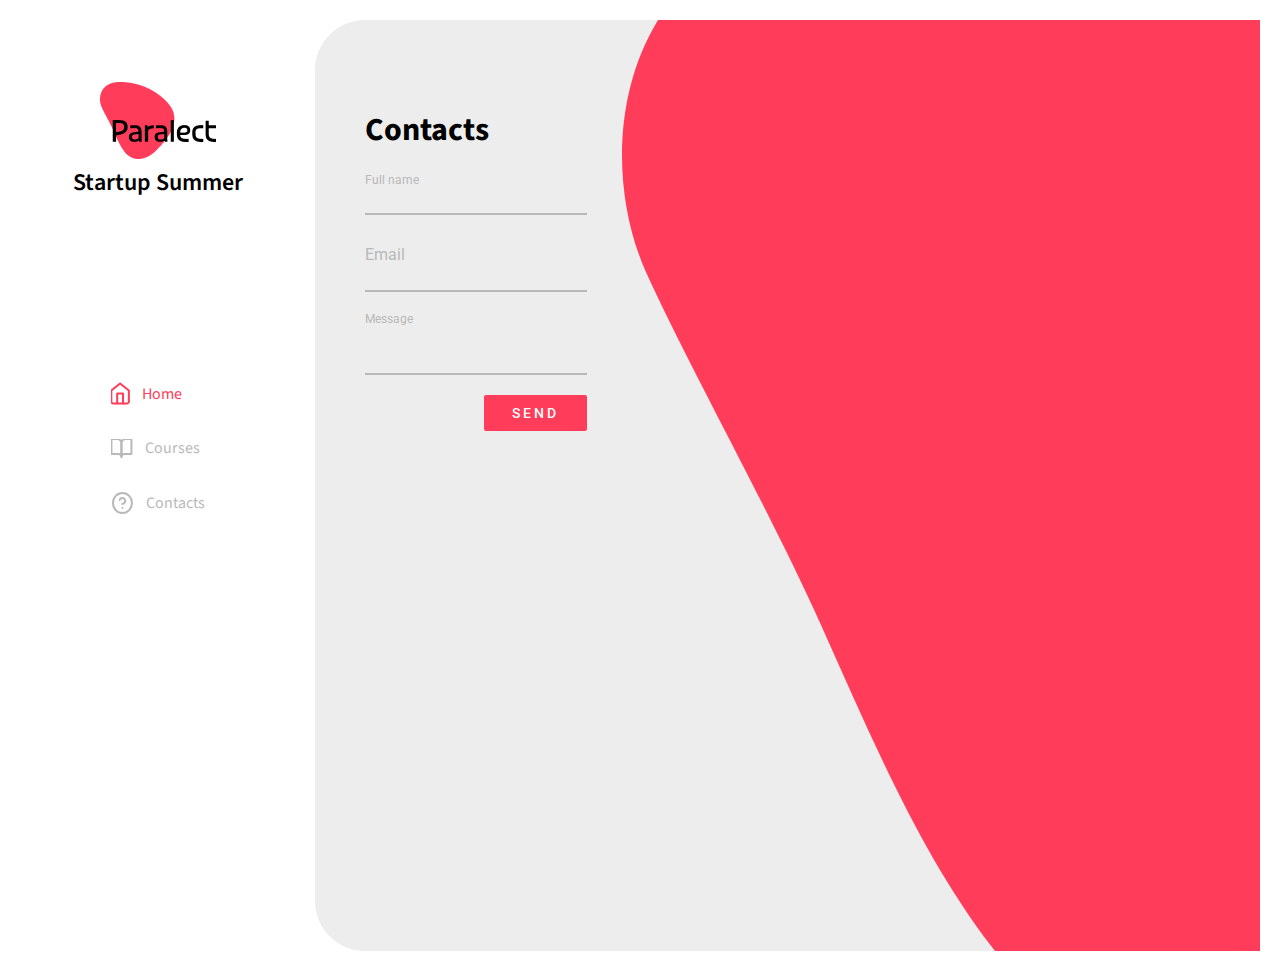
==== page_home/index.html @ 0a65a6d8 "layout" ====
<!DOCTYPE html>
<html lang="en">

<head>
    <meta charset="UTF-8">
    <meta http-equiv="X-UA-Compatible" content="IE=edge">
    <meta name="viewport" content="width=device-width, initial-scale=1.0">
    <link rel="stylesheet" href="./main.css">
    <link rel="preconnect" href="https://fonts.googleapis.com">
    <link rel="preconnect" href="https://fonts.gstatic.com" crossorigin>
    <link rel="preconnect" href="https://fonts.googleapis.com">
    <link rel="preconnect" href="https://fonts.gstatic.com" crossorigin>
    <link href="https://fonts.googleapis.com/css2?family=Roboto:wght@400;500&family=Source+Sans+Pro:wght@400;600&display=swap" rel="stylesheet"> 
    <title>Document</title>
</head>

<body>

    <main class="main">
        <div class="container">
            <div class="header__item">
                <div class="header__logo">
                    <img src="../utils/Frame.png" alt="logo">
                    <p>
                        Startup Summer
                    </p>
                </div>

                <ul class="nav" id="nav">
                    <li>
                        <a class="nav__link active" href="#">
                            <svg class="nav_svg" width="19" height="23" viewBox="0 0 19 23" fill="none"
                                xmlns="http://www.w3.org/2000/svg">
                                <path
                                    d="M0.328491 8.5L9.10349 1.5L17.8785 8.5V19.5C17.8785 20.0304 17.673 20.5391 17.3073 20.9142C16.9417 21.2893 16.4457 21.5 15.9285 21.5H2.27849C1.76132 21.5 1.26533 21.2893 0.899633 20.9142C0.533937 20.5391 0.328491 20.0304 0.328491 19.5V8.5Z"
                                    stroke-width="2" stroke-linecap="round" stroke-linejoin="round" />
                                <path d="M6.17847 21.5V11.5H12.0285V21.5" stroke-width="2" stroke-linecap="round"
                                    stroke-linejoin="round" />
                            </svg>

                            Home
                        </a>
                    </li>

                    <li>
                        <a class="nav__link " href="#">
                            <svg class="nav_svg" width="22" height="19" viewBox="0 0 22 19" fill="none"
                                xmlns="http://www.w3.org/2000/svg">
                                <path
                                    d="M0.439209 0H6.43921C7.50007 0 8.51749 0.421427 9.26764 1.17157C10.0178 1.92172 10.4392 2.93913 10.4392 4V18C10.4392 17.2044 10.1231 16.4413 9.56053 15.8787C8.99792 15.3161 8.23486 15 7.43921 15H0.439209V0Z"
                                    stroke-width="2" stroke-linecap="round" stroke-linejoin="round" />
                                <path
                                    d="M20.4392 0H14.4392C13.3783 0 12.3609 0.421427 11.6108 1.17157C10.8606 1.92172 10.4392 2.93913 10.4392 4V18C10.4392 17.2044 10.7553 16.4413 11.3179 15.8787C11.8805 15.3161 12.6436 15 13.4392 15H20.4392V0Z"
                                    stroke-width="2" stroke-linecap="round" stroke-linejoin="round" />
                            </svg>
                            Courses
                        </a>
                    </li>

                    <li>
                        <a class="nav__link" href="#">
                            <svg class="nav_svg" width="23" height="24" viewBox="0 0 23 24" fill="none"
                                xmlns="http://www.w3.org/2000/svg">
                                <path
                                    d="M11.4393 22C16.704 22 20.972 17.5228 20.972 12C20.972 6.47715 16.704 2 11.4393 2C6.17449 2 1.90656 6.47715 1.90656 12C1.90656 17.5228 6.17449 22 11.4393 22Z"
                                    stroke-width="2" stroke-linecap="round" stroke-linejoin="round" />
                                <path
                                    d="M8.66522 9C8.88934 8.33167 9.3317 7.76811 9.91396 7.40913C10.4962 7.05016 11.1808 6.91894 11.8465 7.03871C12.5121 7.15849 13.1159 7.52153 13.5508 8.06353C13.9857 8.60553 14.2238 9.29152 14.2228 10C14.2228 12 11.363 13 11.363 13"
                                    stroke-width="2" stroke-linecap="round" stroke-linejoin="round" />
                                <path d="M11.4393 17H11.4493" stroke-width="2" stroke-linecap="round"
                                    stroke-linejoin="round" />
                            </svg>
                            Contacts
                        </a>
                    </li>
                </ul>

            </div>
            <!-- <div class="main__item">
                <div class="main__head">
                    <h1>Hello Startup Summer!</h1>
                    <p> This is your task. <br>
                        Please transform this template into HTML and CSS </p>
                </div>
                <div class="main__inner">
                    <p class="main__inner-title">Horizontal row using <span>Float</span> </p>
                    <div class="main__block float">
                        
                        <a class="main__block-item__float" href="#">                           
                        </a>
                        <a class="main__block-item__float" href="#">                           
                        </a>
                        <a class="main__block-item__float" href="#">                           
                        </a>
                        <a class="main__block-item__float" href="#">                           
                        </a>

                    </div>
                </div>
                <div class="main__inner">
                    <p class="main__inner-title">Horizontal row using <span>Flexbox</span> </p>
                    <div class="main__block flex">
                        <a class="main__block-item__flex" href="#">                           
                        </a>
                        <a class="main__block-item__flex" href="#">                           
                        </a>
                        <a class="main__block-item__flex" href="#">                           
                        </a>
                        <a class="main__block-item__flex" href="#">                           
                        </a>
                        
                    </div>
                </div>
                <div class="main__inner">
                    <p class="main__inner-title">Horizontal row using <span>Grid layout</span> </p>
                    <div class="main__block grid">
                        <a class="main__block-item__grid" href="#">                           
                        </a>
                        <a class="main__block-item__grid" href="#">                           
                        </a>
                        <a class="main__block-item__grid" href="#">                           
                        </a>
                        <a class="main__block-item__grid" href="#">                           
                        </a>
                    </div>
                </div>
            </div> -->

            <!-- <div class="courses">
                    <h2>Courses</h2>
                    <div class="courses__wrapper">
                        <div class="courses__items">
                            <a class="courses__link" href="#">
                                <svg class="courses__img active" width="175" height="133" viewBox="0 0 175 133" fill="none" xmlns="http://www.w3.org/2000/svg">
                                    <path d="M63.5341 -84.8303C121.739 -81.7185 162.426 -56.5407 189.268 -27.9681C216.11 0.604439 220.913 35.9665 179.379 86.605C163.839 103.013 142.93 133 107.046 133C93.4842 133 79.3568 125.362 69.7502 113.197C56.4705 95.9406 47.1464 73.8746 37.5398 52.3745C27.9332 30.8744 12.1105 2.58471 4.48171 -14.3891C-6.82019 -39.8498 -0.0390499 -88.2251 63.5341 -84.8303Z" />
                                </svg>
                                <p>Git</p>
                            </a>
                            <a class="courses__link" href="#">
                                <svg class="courses__img"  width="175" height="133" viewBox="0 0 175 133" fill="none" xmlns="http://www.w3.org/2000/svg">
                                    <path d="M63.5341 -84.8303C121.739 -81.7185 162.426 -56.5407 189.268 -27.9681C216.11 0.604439 220.913 35.9665 179.379 86.605C163.839 103.013 142.93 133 107.046 133C93.4842 133 79.3568 125.362 69.7502 113.197C56.4705 95.9406 47.1464 73.8746 37.5398 52.3745C27.9332 30.8744 12.1105 2.58471 4.48171 -14.3891C-6.82019 -39.8498 -0.0390499 -88.2251 63.5341 -84.8303Z"/>
                                </svg>
                                <p>HTML/CSS part 1</p>
                            </a>
                            <a class="courses__link" href="#">
                                <svg class="courses__img"  width="175" height="133" viewBox="0 0 175 133" fill="none" xmlns="http://www.w3.org/2000/svg">
                                    <path d="M63.5341 -84.8303C121.739 -81.7185 162.426 -56.5407 189.268 -27.9681C216.11 0.604439 220.913 35.9665 179.379 86.605C163.839 103.013 142.93 133 107.046 133C93.4842 133 79.3568 125.362 69.7502 113.197C56.4705 95.9406 47.1464 73.8746 37.5398 52.3745C27.9332 30.8744 12.1105 2.58471 4.48171 -14.3891C-6.82019 -39.8498 -0.0390499 -88.2251 63.5341 -84.8303Z"/>
                                </svg>
                                <p>HTML/CSS part 2</p>
                            </a>
                            <a class="courses__link" href="#">
                                <svg class="courses__img"  width="175" height="133" viewBox="0 0 175 133" fill="none" xmlns="http://www.w3.org/2000/svg">
                                    <path d="M63.5341 -84.8303C121.739 -81.7185 162.426 -56.5407 189.268 -27.9681C216.11 0.604439 220.913 35.9665 179.379 86.605C163.839 103.013 142.93 133 107.046 133C93.4842 133 79.3568 125.362 69.7502 113.197C56.4705 95.9406 47.1464 73.8746 37.5398 52.3745C27.9332 30.8744 12.1105 2.58471 4.48171 -14.3891C-6.82019 -39.8498 -0.0390499 -88.2251 63.5341 -84.8303Z"/>
                                </svg>
                                <p>Javascript part 1</p>
                            </a>
                            <a class="courses__link" href="#">
                                <svg class="courses__img"  width="175" height="133" viewBox="0 0 175 133" fill="none" xmlns="http://www.w3.org/2000/svg">
                                    <path d="M63.5341 -84.8303C121.739 -81.7185 162.426 -56.5407 189.268 -27.9681C216.11 0.604439 220.913 35.9665 179.379 86.605C163.839 103.013 142.93 133 107.046 133C93.4842 133 79.3568 125.362 69.7502 113.197C56.4705 95.9406 47.1464 73.8746 37.5398 52.3745C27.9332 30.8744 12.1105 2.58471 4.48171 -14.3891C-6.82019 -39.8498 -0.0390499 -88.2251 63.5341 -84.8303Z"/>
                                </svg>
                                <p>Javascript part 2</p>
                            </a>
                            
                            <a class="courses__link" href="#">
                                <svg class="courses__img"  width="175" height="133" viewBox="0 0 175 133" fill="none" xmlns="http://www.w3.org/2000/svg">
                                    <path d="M63.5341 -84.8303C121.739 -81.7185 162.426 -56.5407 189.268 -27.9681C216.11 0.604439 220.913 35.9665 179.379 86.605C163.839 103.013 142.93 133 107.046 133C93.4842 133 79.3568 125.362 69.7502 113.197C56.4705 95.9406 47.1464 73.8746 37.5398 52.3745C27.9332 30.8744 12.1105 2.58471 4.48171 -14.3891C-6.82019 -39.8498 -0.0390499 -88.2251 63.5341 -84.8303Z"/>
                                </svg>
                                <p>Bundling</p>
                            </a>
                            <a class="courses__link" href="#">
                                <svg class="courses__img"  width="175" height="133" viewBox="0 0 175 133" fill="none" xmlns="http://www.w3.org/2000/svg">
                                    <path d="M63.5341 -84.8303C121.739 -81.7185 162.426 -56.5407 189.268 -27.9681C216.11 0.604439 220.913 35.9665 179.379 86.605C163.839 103.013 142.93 133 107.046 133C93.4842 133 79.3568 125.362 69.7502 113.197C56.4705 95.9406 47.1464 73.8746 37.5398 52.3745C27.9332 30.8744 12.1105 2.58471 4.48171 -14.3891C-6.82019 -39.8498 -0.0390499 -88.2251 63.5341 -84.8303Z"/>
                                </svg>
                                <p>React part 1</p>
                            </a>
                            <a class="courses__link" href="#">
                                <svg class="courses__img"  width="175" height="133" viewBox="0 0 175 133" fill="none" xmlns="http://www.w3.org/2000/svg">
                                    <path d="M63.5341 -84.8303C121.739 -81.7185 162.426 -56.5407 189.268 -27.9681C216.11 0.604439 220.913 35.9665 179.379 86.605C163.839 103.013 142.93 133 107.046 133C93.4842 133 79.3568 125.362 69.7502 113.197C56.4705 95.9406 47.1464 73.8746 37.5398 52.3745C27.9332 30.8744 12.1105 2.58471 4.48171 -14.3891C-6.82019 -39.8498 -0.0390499 -88.2251 63.5341 -84.8303Z"/>
                                </svg>
                                <p>React part 2</p>
                            </a>
                            <a class="courses__link" href="#">
                                <svg class="courses__img"  width="175" height="133" viewBox="0 0 175 133" fill="none" xmlns="http://www.w3.org/2000/svg">
                                    <path d="M63.5341 -84.8303C121.739 -81.7185 162.426 -56.5407 189.268 -27.9681C216.11 0.604439 220.913 35.9665 179.379 86.605C163.839 103.013 142.93 133 107.046 133C93.4842 133 79.3568 125.362 69.7502 113.197C56.4705 95.9406 47.1464 73.8746 37.5398 52.3745C27.9332 30.8744 12.1105 2.58471 4.48171 -14.3891C-6.82019 -39.8498 -0.0390499 -88.2251 63.5341 -84.8303Z"/>
                                </svg>
                                <p>Redux</p>
                            </a>
                            <a class="courses__link" href="#">
                                <svg class="courses__img"  width="175" height="133" viewBox="0 0 175 133" fill="none" xmlns="http://www.w3.org/2000/svg">
                                    <path d="M63.5341 -84.8303C121.739 -81.7185 162.426 -56.5407 189.268 -27.9681C216.11 0.604439 220.913 35.9665 179.379 86.605C163.839 103.013 142.93 133 107.046 133C93.4842 133 79.3568 125.362 69.7502 113.197C56.4705 95.9406 47.1464 73.8746 37.5398 52.3745C27.9332 30.8744 12.1105 2.58471 4.48171 -14.3891C-6.82019 -39.8498 -0.0390499 -88.2251 63.5341 -84.8303Z"/>
                                </svg>
                                <p>Node.js</p>
                            </a>
                            <a class="courses__link" href="#">
                                <svg class="courses__img"  width="175" height="133" viewBox="0 0 175 133" fill="none" xmlns="http://www.w3.org/2000/svg">
                                    <path d="M63.5341 -84.8303C121.739 -81.7185 162.426 -56.5407 189.268 -27.9681C216.11 0.604439 220.913 35.9665 179.379 86.605C163.839 103.013 142.93 133 107.046 133C93.4842 133 79.3568 125.362 69.7502 113.197C56.4705 95.9406 47.1464 73.8746 37.5398 52.3745C27.9332 30.8744 12.1105 2.58471 4.48171 -14.3891C-6.82019 -39.8498 -0.0390499 -88.2251 63.5341 -84.8303Z"/>
                                </svg>
                                <p>Node frameworks</p>
                            </a>
                            <a class="courses__link" href="#">
                                <svg class="courses__img"  width="175" height="133" viewBox="0 0 175 133" fill="none" xmlns="http://www.w3.org/2000/svg">
                                    <path d="M63.5341 -84.8303C121.739 -81.7185 162.426 -56.5407 189.268 -27.9681C216.11 0.604439 220.913 35.9665 179.379 86.605C163.839 103.013 142.93 133 107.046 133C93.4842 133 79.3568 125.362 69.7502 113.197C56.4705 95.9406 47.1464 73.8746 37.5398 52.3745C27.9332 30.8744 12.1105 2.58471 4.48171 -14.3891C-6.82019 -39.8498 -0.0390499 -88.2251 63.5341 -84.8303Z"/>
                                </svg>
                                <p>RESTful API</p>
                            </a>
                            <a class="courses__link" href="#">
                                <svg class="courses__img"  width="175" height="133" viewBox="0 0 175 133" fill="none" xmlns="http://www.w3.org/2000/svg">
                                    <path d="M63.5341 -84.8303C121.739 -81.7185 162.426 -56.5407 189.268 -27.9681C216.11 0.604439 220.913 35.9665 179.379 86.605C163.839 103.013 142.93 133 107.046 133C93.4842 133 79.3568 125.362 69.7502 113.197C56.4705 95.9406 47.1464 73.8746 37.5398 52.3745C27.9332 30.8744 12.1105 2.58471 4.48171 -14.3891C-6.82019 -39.8498 -0.0390499 -88.2251 63.5341 -84.8303Z"/>
                                </svg>
                                <p>Databases part 1</p>
                            </a>
                            <a class="courses__link" href="#">
                                <svg class="courses__img"  width="175" height="133" viewBox="0 0 175 133" fill="none" xmlns="http://www.w3.org/2000/svg">
                                    <path d="M63.5341 -84.8303C121.739 -81.7185 162.426 -56.5407 189.268 -27.9681C216.11 0.604439 220.913 35.9665 179.379 86.605C163.839 103.013 142.93 133 107.046 133C93.4842 133 79.3568 125.362 69.7502 113.197C56.4705 95.9406 47.1464 73.8746 37.5398 52.3745C27.9332 30.8744 12.1105 2.58471 4.48171 -14.3891C-6.82019 -39.8498 -0.0390499 -88.2251 63.5341 -84.8303Z"/>
                                </svg>
                                <p>Databases part 2</p>
                            </a>
                            
                            <a class="courses__link" href="#">
                                <svg class="courses__img"  width="175" height="133" viewBox="0 0 175 133" fill="none" xmlns="http://www.w3.org/2000/svg">
                                    <path d="M63.5341 -84.8303C121.739 -81.7185 162.426 -56.5407 189.268 -27.9681C216.11 0.604439 220.913 35.9665 179.379 86.605C163.839 103.013 142.93 133 107.046 133C93.4842 133 79.3568 125.362 69.7502 113.197C56.4705 95.9406 47.1464 73.8746 37.5398 52.3745C27.9332 30.8744 12.1105 2.58471 4.48171 -14.3891C-6.82019 -39.8498 -0.0390499 -88.2251 63.5341 -84.8303Z"/>
                                </svg>
                                <p>Docker</p>
                            </a>
                            <a class="courses__link" href="#">
                                <svg class="courses__img"  width="175" height="133" viewBox="0 0 175 133" fill="none" xmlns="http://www.w3.org/2000/svg">
                                    <path d="M63.5341 -84.8303C121.739 -81.7185 162.426 -56.5407 189.268 -27.9681C216.11 0.604439 220.913 35.9665 179.379 86.605C163.839 103.013 142.93 133 107.046 133C93.4842 133 79.3568 125.362 69.7502 113.197C56.4705 95.9406 47.1464 73.8746 37.5398 52.3745C27.9332 30.8744 12.1105 2.58471 4.48171 -14.3891C-6.82019 -39.8498 -0.0390499 -88.2251 63.5341 -84.8303Z"/>
                                </svg>
                                <p>SHIP</p>
                            </a>
                            <a class="courses__link" href="#">
                                <svg class="courses__img"  width="175" height="133" viewBox="0 0 175 133" fill="none" xmlns="http://www.w3.org/2000/svg">
                                    <path d="M63.5341 -84.8303C121.739 -81.7185 162.426 -56.5407 189.268 -27.9681C216.11 0.604439 220.913 35.9665 179.379 86.605C163.839 103.013 142.93 133 107.046 133C93.4842 133 79.3568 125.362 69.7502 113.197C56.4705 95.9406 47.1464 73.8746 37.5398 52.3745C27.9332 30.8744 12.1105 2.58471 4.48171 -14.3891C-6.82019 -39.8498 -0.0390499 -88.2251 63.5341 -84.8303Z"/>
                                </svg>
                                <p>React Native</p>
                            </a>
                            <a class="courses__link" href="#">
                                <svg class="courses__img"  width="175" height="133" viewBox="0 0 175 133" fill="none" xmlns="http://www.w3.org/2000/svg">
                                    <path d="M63.5341 -84.8303C121.739 -81.7185 162.426 -56.5407 189.268 -27.9681C216.11 0.604439 220.913 35.9665 179.379 86.605C163.839 103.013 142.93 133 107.046 133C93.4842 133 79.3568 125.362 69.7502 113.197C56.4705 95.9406 47.1464 73.8746 37.5398 52.3745C27.9332 30.8744 12.1105 2.58471 4.48171 -14.3891C-6.82019 -39.8498 -0.0390499 -88.2251 63.5341 -84.8303Z"/>
                                </svg>
                                <p>Websockets</p>
                            </a>
                            <a class="courses__link" href="#">
                                <svg class="courses__img"  width="175" height="133" viewBox="0 0 175 133" fill="none" xmlns="http://www.w3.org/2000/svg">
                                    <path d="M63.5341 -84.8303C121.739 -81.7185 162.426 -56.5407 189.268 -27.9681C216.11 0.604439 220.913 35.9665 179.379 86.605C163.839 103.013 142.93 133 107.046 133C93.4842 133 79.3568 125.362 69.7502 113.197C56.4705 95.9406 47.1464 73.8746 37.5398 52.3745C27.9332 30.8744 12.1105 2.58471 4.48171 -14.3891C-6.82019 -39.8498 -0.0390499 -88.2251 63.5341 -84.8303Z"/>
                                </svg>
                                <p>Testing</p>
                            </a>
                            <a class="courses__link" href="#">
                                <svg class="courses__img"  width="175" height="133" viewBox="0 0 175 133" fill="none" xmlns="http://www.w3.org/2000/svg">
                                    <path d="M63.5341 -84.8303C121.739 -81.7185 162.426 -56.5407 189.268 -27.9681C216.11 0.604439 220.913 35.9665 179.379 86.605C163.839 103.013 142.93 133 107.046 133C93.4842 133 79.3568 125.362 69.7502 113.197C56.4705 95.9406 47.1464 73.8746 37.5398 52.3745C27.9332 30.8744 12.1105 2.58471 4.48171 -14.3891C-6.82019 -39.8498 -0.0390499 -88.2251 63.5341 -84.8303Z"/>
                                </svg>
                                <p>Kubernetes</p>
                            </a>
                            
                        </div>
                    </div>
                </div> -->


            <div class="contacts">
                <div class="contacts__item">
                    <h1>Contacts</h1>
                    <form class="contacts__form" action="">
                        <div class="contacts__name">
                            <label for="input__name">Full name</label>
                            <input id="input__name" type="text">
                        </div>
                        <div class="contacts__email">
                            <label for="input__email">Email</label>
                            <input id="input__email" type="text">
                        </div>
                       
                        <div class="contacts__message">
                            <label for="input__email">Message</label>
                            <textarea type="text"></textarea>
                        </div>                                            
                    </form>
                    <div class="btn">
                        <input class="send__btn" type="submit" value="SEND">
                    </div>
                    
                    
                </div>
                
                <img class="contacts__img" src="../utils/Vector.svg" alt="">
            </div>  

            </div>

    </main>

    <script src="./app.js"></script>

</body>

</html>
---- page_home/main.css ----
div, p, input, button, form, span, a, ul, li {
    box-sizing: border-box;
    
}
*{
    font-family: 'Source Sans Pro', sans-serif;
}

p, body{
    margin: 0;
}

h1, h2, h3, h4{
    margin: 0;
}
ul{
    padding: 0;
}
.container{
    max-width: 1440px;
    width: 100%;
    margin: 0 auto;
    display: flex;
    height: 100%;
}

.header__item{
    width: 25%;
    display: flex;
    flex-direction: column;    
    align-items: center;
}

.header__logo{
    margin-top: 82px;
    text-align: center;
}

.header__logo p{
    font-family: 'Source Sans Pro', sans-serif;
    font-weight: 600;
    
    font-size: 24px;
}

.nav{
    margin-top: 182px;
    list-style: none;
}

.nav__link{
    text-decoration: none;
    display: flex;
    align-items: center;
    color: #B9B9B9;
}

.nav__link:hover{
    color: #FF3C5A;
}

.active{
    color: #FF3C5A;
}

.active svg{
    stroke: #FF3C5A;
}


.nav li{
    margin-bottom: 32px;    
    
}

.nav_svg{
    stroke:#B9B9B9;
}


.nav li:last-child{
    margin-bottom: 0;
}

.nav svg{
    margin-right: 12px;
}

.nav img {
    margin-right: 12px;
}

.main__item{    
    width: 75%;
    height: 100%;
    margin: 20px 20px 20px 0;
    border-radius: 50px;
    padding: 62px 0 92px;
    background-color: #EDEDED;
}

.main__head{
    text-align: center;
    margin-bottom: 56px;
}



.main__head h1{
    font-size: 48px;
    font-weight: 600;
}

.main__head p{
    font-weight: 400;
    font-size: 24px;
}

.main__inner{
    margin: 0 92px 40px;
}

.main__inner:last-child{
    margin: 0 92px;
}

.main__inner p{
    font-size: 18px;
    font-weight: 400;
    margin-bottom: 20px;
}

.main__inner-title span{
    color: #FF3C5A;
    font-weight: 600;
}

.main__block{
    width: 100%;
}

.float{
    float: left;
}

.main__block-item__float{
    width: 200px;
    height: 200px;
    background-color: #ffff;    
    float: left;

    margin-bottom: 40px;
    border-radius: 6px;
    box-shadow: 0px 8px 4px 0px rgba(34, 60, 80, 0.25);
}
.main__block-item__float:nth-child(2n+2){
    margin: 0 25px;
}

.main__block-item__float:last-child{
    margin-right: 0;
    float: right;
}


.grid{
    display: grid;
    grid-template-columns: 200px 200px 200px 200px;
    justify-content: space-between;
    margin-right: 20px;
}

/* .grid:last-child{
    gap: ;
} */

.main__block-item__grid{
    width: 200px;
    background-color: #ffff;
    height: 200px;
    border-radius: 6px;
    box-shadow: 0px 8px 4px 0px rgba(34, 60, 80, 0.25);
}


.flex{
    display: flex;
    flex-wrap: wrap;
    justify-content: space-between;
}

.main__block-item__flex{
    width: 200px;
    background-color: #ffff;
    height: 200px;    
    margin-bottom: 20px; 
    border-radius: 6px;
    box-shadow: 0px 8px 4px 0px rgba(34, 60, 80, 0.25);
}

.courses{
    margin: 20px 20px 20px 0;
    padding: 87px 50px 40px;
    background-color: #EDEDED;
    border-radius: 50px;
    width: 75%;
}

.courses h2{
    font-size: 24px;
    font-weight: 600;
    margin-bottom: 14px;
}

.courses__wrapper{
      display: flex;
      justify-content: center;
      align-items: center;
}

.courses__items{
    width: 100%;
    display: grid; 
    grid-template-columns: 175px 175px 175px 175px 175px;
    justify-content: space-between;
}

.courses__link{
    height: 175px;
    background-color: #fff;
    margin-bottom: 20px;
    position: relative;
}

.courses__link:nth-child(5n+5){
    margin-right: 0;
}

.courses__link svg{
    position: absolute;
    top: 0;
    right: 0;
}

.courses__img{
    fill: #B9B9B9;
    transition: fill .2s ease-in;
}
.active{
    fill: #FF3C5A;
}
.courses__img:hover{
    fill: #FF3C5A;
}

.courses__link p{
    color: #000;
    position: absolute;
    bottom: 20px;
    left: 20px;
}

.contacts{
    margin: 20px 20px 20px 0;
    background-color: #EDEDED;
    border-radius: 50px;
    width: 75%;
    display: flex;
    justify-content: space-between;
    position: relative;
}

.contacts__item{
    margin: 87px 35px 0 50px;
    width: 100%;
}

.contacts__form{
    margin-top: 20px;
}

.contacts__name{
    width: 100%;
    display: flex;
    flex-direction: column;
    margin-bottom: 30px;
}

.contacts__name label{
    font-weight: normal;
    font-family: 'Roboto', sans-serif;
    font-size: 12px;
    color: #B9B9B9;
}

.contacts__name input{
    background: none;
    border: none;
    margin-top: 5px;
    border-bottom: 2px solid #B9B9B9;
    outline: none;
}

.contacts__name input:focus{
    border-bottom: 2px solid #FF3C5A;
}

.contacts__email{
    width: 100%;
    display: flex;
    flex-direction: column;
    margin-bottom: 20px;
}

.contacts__email label{
    font-weight: normal;
    font-family: 'Roboto', sans-serif;
    font-size: 16px;
    color: #B9B9B9;
}

.contacts__email input{
    background: none;
    border: none;
    margin-top: 5px;
    border-bottom: 2px solid #B9B9B9;
    outline: none;
}

.contacts__email input:focus{
    border-bottom: 2px solid #FF3C5A;
}

.contacts__message label{
    font-weight: normal;
    font-family: 'Roboto', sans-serif;
    font-size: 12px;
    color: #B9B9B9;
}

.contacts__message{
    width: 100%;
    display: flex;
    flex-direction: column; 
    
}

.contacts__message textarea{
    background: none;
    border: none;    
    resize:none;
    margin-top: 5px;
    border-bottom: 2px solid #B9B9B9;
    outline: none;
}
.contacts__message textarea:focus{
    border-bottom: 2px solid #FF3C5A;
}

.btn{
    margin-top: 20px;
    display: flex;
    justify-content: end;
}

.send__btn{
    color: #fff;
    font-family: 'Roboto', sans-serif;
    font-weight: 500;
    background: #FF3C5A;
    padding: 10px 28px;
    border: none;
    border-radius: 2px;
    font-size: 14px;
    letter-spacing: 3px;
    cursor: pointer;
    transition: background .2s ease-in;
}

.send__btn:hover{
    background: #000;
}
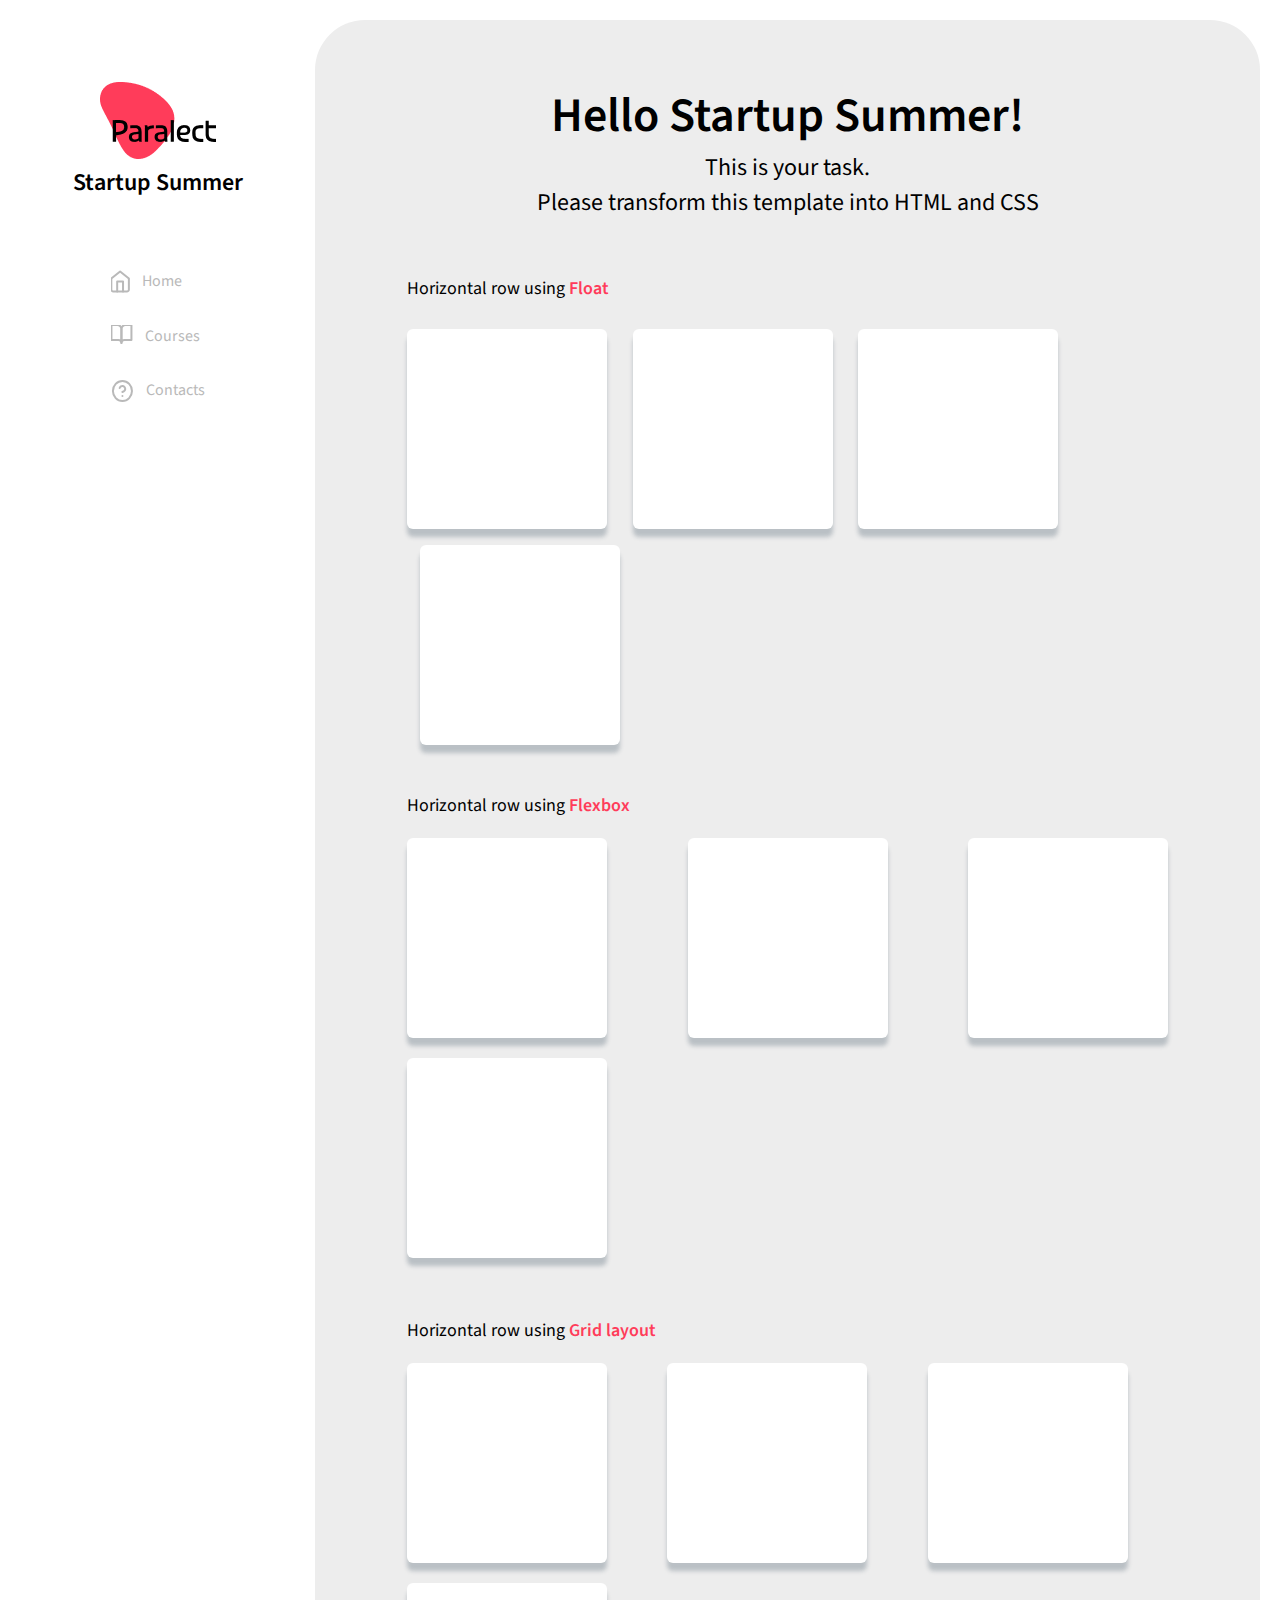
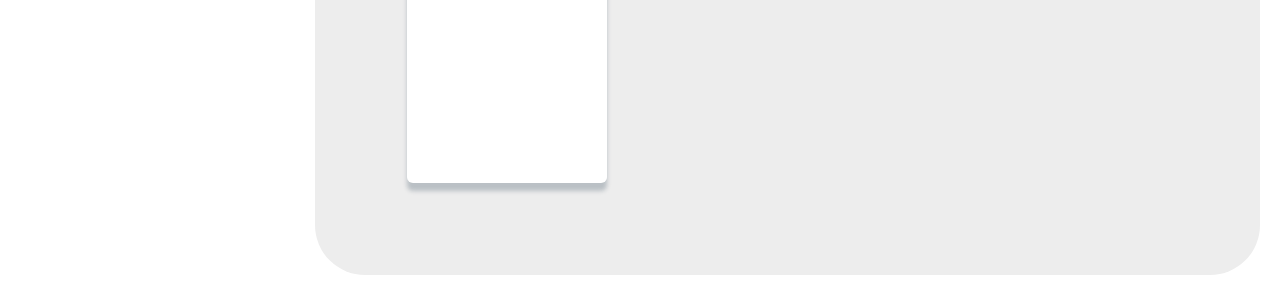
==== commit 1954ea2a: "done" ====
--- a/page_home/index.html
+++ b/page_home/index.html
@@ -19,16 +19,19 @@
     <main class="main">
         <div class="container">
             <div class="header__item">
-                <div class="header__logo">
+                <div class="header__logo--desctop">
                     <img src="../utils/Frame.png" alt="logo">
                     <p>
                         Startup Summer
                     </p>
                 </div>
+                <div class="navbar--close">
+                    <span class="navbar__icon--close"></span>
+                </div>
 
                 <ul class="nav" id="nav">
                     <li>
-                        <a class="nav__link active" href="#">
+                        <a class="nav__link" href="./index.html">
                             <svg class="nav_svg" width="19" height="23" viewBox="0 0 19 23" fill="none"
                                 xmlns="http://www.w3.org/2000/svg">
                                 <path
@@ -43,7 +46,7 @@
                     </li>
 
                     <li>
-                        <a class="nav__link " href="#">
+                        <a class="nav__link " href="./courses.html">
                             <svg class="nav_svg" width="22" height="19" viewBox="0 0 22 19" fill="none"
                                 xmlns="http://www.w3.org/2000/svg">
                                 <path
@@ -58,7 +61,7 @@
                     </li>
 
                     <li>
-                        <a class="nav__link" href="#">
+                        <a class="nav__link" href="./contacts.html">
                             <svg class="nav_svg" width="23" height="24" viewBox="0 0 23 24" fill="none"
                                 xmlns="http://www.w3.org/2000/svg">
                                 <path
@@ -75,8 +78,8 @@
                     </li>
                 </ul>
 
-            </div>
-            <!-- <div class="main__item">
+            </div> 
+            <div class="main__item">
                 <div class="main__head">
                     <h1>Hello Startup Summer!</h1>
                     <p> This is your task. <br>
@@ -124,167 +127,12 @@
                         </a>
                     </div>
                 </div>
-            </div> -->
+            </div>
 
-            <!-- <div class="courses">
-                    <h2>Courses</h2>
-                    <div class="courses__wrapper">
-                        <div class="courses__items">
-                            <a class="courses__link" href="#">
-                                <svg class="courses__img active" width="175" height="133" viewBox="0 0 175 133" fill="none" xmlns="http://www.w3.org/2000/svg">
-                                    <path d="M63.5341 -84.8303C121.739 -81.7185 162.426 -56.5407 189.268 -27.9681C216.11 0.604439 220.913 35.9665 179.379 86.605C163.839 103.013 142.93 133 107.046 133C93.4842 133 79.3568 125.362 69.7502 113.197C56.4705 95.9406 47.1464 73.8746 37.5398 52.3745C27.9332 30.8744 12.1105 2.58471 4.48171 -14.3891C-6.82019 -39.8498 -0.0390499 -88.2251 63.5341 -84.8303Z" />
-                                </svg>
-                                <p>Git</p>
-                            </a>
-                            <a class="courses__link" href="#">
-                                <svg class="courses__img"  width="175" height="133" viewBox="0 0 175 133" fill="none" xmlns="http://www.w3.org/2000/svg">
-                                    <path d="M63.5341 -84.8303C121.739 -81.7185 162.426 -56.5407 189.268 -27.9681C216.11 0.604439 220.913 35.9665 179.379 86.605C163.839 103.013 142.93 133 107.046 133C93.4842 133 79.3568 125.362 69.7502 113.197C56.4705 95.9406 47.1464 73.8746 37.5398 52.3745C27.9332 30.8744 12.1105 2.58471 4.48171 -14.3891C-6.82019 -39.8498 -0.0390499 -88.2251 63.5341 -84.8303Z"/>
-                                </svg>
-                                <p>HTML/CSS part 1</p>
-                            </a>
-                            <a class="courses__link" href="#">
-                                <svg class="courses__img"  width="175" height="133" viewBox="0 0 175 133" fill="none" xmlns="http://www.w3.org/2000/svg">
-                                    <path d="M63.5341 -84.8303C121.739 -81.7185 162.426 -56.5407 189.268 -27.9681C216.11 0.604439 220.913 35.9665 179.379 86.605C163.839 103.013 142.93 133 107.046 133C93.4842 133 79.3568 125.362 69.7502 113.197C56.4705 95.9406 47.1464 73.8746 37.5398 52.3745C27.9332 30.8744 12.1105 2.58471 4.48171 -14.3891C-6.82019 -39.8498 -0.0390499 -88.2251 63.5341 -84.8303Z"/>
-                                </svg>
-                                <p>HTML/CSS part 2</p>
-                            </a>
-                            <a class="courses__link" href="#">
-                                <svg class="courses__img"  width="175" height="133" viewBox="0 0 175 133" fill="none" xmlns="http://www.w3.org/2000/svg">
-                                    <path d="M63.5341 -84.8303C121.739 -81.7185 162.426 -56.5407 189.268 -27.9681C216.11 0.604439 220.913 35.9665 179.379 86.605C163.839 103.013 142.93 133 107.046 133C93.4842 133 79.3568 125.362 69.7502 113.197C56.4705 95.9406 47.1464 73.8746 37.5398 52.3745C27.9332 30.8744 12.1105 2.58471 4.48171 -14.3891C-6.82019 -39.8498 -0.0390499 -88.2251 63.5341 -84.8303Z"/>
-                                </svg>
-                                <p>Javascript part 1</p>
-                            </a>
-                            <a class="courses__link" href="#">
-                                <svg class="courses__img"  width="175" height="133" viewBox="0 0 175 133" fill="none" xmlns="http://www.w3.org/2000/svg">
-                                    <path d="M63.5341 -84.8303C121.739 -81.7185 162.426 -56.5407 189.268 -27.9681C216.11 0.604439 220.913 35.9665 179.379 86.605C163.839 103.013 142.93 133 107.046 133C93.4842 133 79.3568 125.362 69.7502 113.197C56.4705 95.9406 47.1464 73.8746 37.5398 52.3745C27.9332 30.8744 12.1105 2.58471 4.48171 -14.3891C-6.82019 -39.8498 -0.0390499 -88.2251 63.5341 -84.8303Z"/>
-                                </svg>
-                                <p>Javascript part 2</p>
-                            </a>
-                            
-                            <a class="courses__link" href="#">
-                                <svg class="courses__img"  width="175" height="133" viewBox="0 0 175 133" fill="none" xmlns="http://www.w3.org/2000/svg">
-                                    <path d="M63.5341 -84.8303C121.739 -81.7185 162.426 -56.5407 189.268 -27.9681C216.11 0.604439 220.913 35.9665 179.379 86.605C163.839 103.013 142.93 133 107.046 133C93.4842 133 79.3568 125.362 69.7502 113.197C56.4705 95.9406 47.1464 73.8746 37.5398 52.3745C27.9332 30.8744 12.1105 2.58471 4.48171 -14.3891C-6.82019 -39.8498 -0.0390499 -88.2251 63.5341 -84.8303Z"/>
-                                </svg>
-                                <p>Bundling</p>
-                            </a>
-                            <a class="courses__link" href="#">
-                                <svg class="courses__img"  width="175" height="133" viewBox="0 0 175 133" fill="none" xmlns="http://www.w3.org/2000/svg">
-                                    <path d="M63.5341 -84.8303C121.739 -81.7185 162.426 -56.5407 189.268 -27.9681C216.11 0.604439 220.913 35.9665 179.379 86.605C163.839 103.013 142.93 133 107.046 133C93.4842 133 79.3568 125.362 69.7502 113.197C56.4705 95.9406 47.1464 73.8746 37.5398 52.3745C27.9332 30.8744 12.1105 2.58471 4.48171 -14.3891C-6.82019 -39.8498 -0.0390499 -88.2251 63.5341 -84.8303Z"/>
-                                </svg>
-                                <p>React part 1</p>
-                            </a>
-                            <a class="courses__link" href="#">
-                                <svg class="courses__img"  width="175" height="133" viewBox="0 0 175 133" fill="none" xmlns="http://www.w3.org/2000/svg">
-                                    <path d="M63.5341 -84.8303C121.739 -81.7185 162.426 -56.5407 189.268 -27.9681C216.11 0.604439 220.913 35.9665 179.379 86.605C163.839 103.013 142.93 133 107.046 133C93.4842 133 79.3568 125.362 69.7502 113.197C56.4705 95.9406 47.1464 73.8746 37.5398 52.3745C27.9332 30.8744 12.1105 2.58471 4.48171 -14.3891C-6.82019 -39.8498 -0.0390499 -88.2251 63.5341 -84.8303Z"/>
-                                </svg>
-                                <p>React part 2</p>
-                            </a>
-                            <a class="courses__link" href="#">
-                                <svg class="courses__img"  width="175" height="133" viewBox="0 0 175 133" fill="none" xmlns="http://www.w3.org/2000/svg">
-                                    <path d="M63.5341 -84.8303C121.739 -81.7185 162.426 -56.5407 189.268 -27.9681C216.11 0.604439 220.913 35.9665 179.379 86.605C163.839 103.013 142.93 133 107.046 133C93.4842 133 79.3568 125.362 69.7502 113.197C56.4705 95.9406 47.1464 73.8746 37.5398 52.3745C27.9332 30.8744 12.1105 2.58471 4.48171 -14.3891C-6.82019 -39.8498 -0.0390499 -88.2251 63.5341 -84.8303Z"/>
-                                </svg>
-                                <p>Redux</p>
-                            </a>
-                            <a class="courses__link" href="#">
-                                <svg class="courses__img"  width="175" height="133" viewBox="0 0 175 133" fill="none" xmlns="http://www.w3.org/2000/svg">
-                                    <path d="M63.5341 -84.8303C121.739 -81.7185 162.426 -56.5407 189.268 -27.9681C216.11 0.604439 220.913 35.9665 179.379 86.605C163.839 103.013 142.93 133 107.046 133C93.4842 133 79.3568 125.362 69.7502 113.197C56.4705 95.9406 47.1464 73.8746 37.5398 52.3745C27.9332 30.8744 12.1105 2.58471 4.48171 -14.3891C-6.82019 -39.8498 -0.0390499 -88.2251 63.5341 -84.8303Z"/>
-                                </svg>
-                                <p>Node.js</p>
-                            </a>
-                            <a class="courses__link" href="#">
-                                <svg class="courses__img"  width="175" height="133" viewBox="0 0 175 133" fill="none" xmlns="http://www.w3.org/2000/svg">
-                                    <path d="M63.5341 -84.8303C121.739 -81.7185 162.426 -56.5407 189.268 -27.9681C216.11 0.604439 220.913 35.9665 179.379 86.605C163.839 103.013 142.93 133 107.046 133C93.4842 133 79.3568 125.362 69.7502 113.197C56.4705 95.9406 47.1464 73.8746 37.5398 52.3745C27.9332 30.8744 12.1105 2.58471 4.48171 -14.3891C-6.82019 -39.8498 -0.0390499 -88.2251 63.5341 -84.8303Z"/>
-                                </svg>
-                                <p>Node frameworks</p>
-                            </a>
-                            <a class="courses__link" href="#">
-                                <svg class="courses__img"  width="175" height="133" viewBox="0 0 175 133" fill="none" xmlns="http://www.w3.org/2000/svg">
-                                    <path d="M63.5341 -84.8303C121.739 -81.7185 162.426 -56.5407 189.268 -27.9681C216.11 0.604439 220.913 35.9665 179.379 86.605C163.839 103.013 142.93 133 107.046 133C93.4842 133 79.3568 125.362 69.7502 113.197C56.4705 95.9406 47.1464 73.8746 37.5398 52.3745C27.9332 30.8744 12.1105 2.58471 4.48171 -14.3891C-6.82019 -39.8498 -0.0390499 -88.2251 63.5341 -84.8303Z"/>
-                                </svg>
-                                <p>RESTful API</p>
-                            </a>
-                            <a class="courses__link" href="#">
-                                <svg class="courses__img"  width="175" height="133" viewBox="0 0 175 133" fill="none" xmlns="http://www.w3.org/2000/svg">
-                                    <path d="M63.5341 -84.8303C121.739 -81.7185 162.426 -56.5407 189.268 -27.9681C216.11 0.604439 220.913 35.9665 179.379 86.605C163.839 103.013 142.93 133 107.046 133C93.4842 133 79.3568 125.362 69.7502 113.197C56.4705 95.9406 47.1464 73.8746 37.5398 52.3745C27.9332 30.8744 12.1105 2.58471 4.48171 -14.3891C-6.82019 -39.8498 -0.0390499 -88.2251 63.5341 -84.8303Z"/>
-                                </svg>
-                                <p>Databases part 1</p>
-                            </a>
-                            <a class="courses__link" href="#">
-                                <svg class="courses__img"  width="175" height="133" viewBox="0 0 175 133" fill="none" xmlns="http://www.w3.org/2000/svg">
-                                    <path d="M63.5341 -84.8303C121.739 -81.7185 162.426 -56.5407 189.268 -27.9681C216.11 0.604439 220.913 35.9665 179.379 86.605C163.839 103.013 142.93 133 107.046 133C93.4842 133 79.3568 125.362 69.7502 113.197C56.4705 95.9406 47.1464 73.8746 37.5398 52.3745C27.9332 30.8744 12.1105 2.58471 4.48171 -14.3891C-6.82019 -39.8498 -0.0390499 -88.2251 63.5341 -84.8303Z"/>
-                                </svg>
-                                <p>Databases part 2</p>
-                            </a>
-                            
-                            <a class="courses__link" href="#">
-                                <svg class="courses__img"  width="175" height="133" viewBox="0 0 175 133" fill="none" xmlns="http://www.w3.org/2000/svg">
-                                    <path d="M63.5341 -84.8303C121.739 -81.7185 162.426 -56.5407 189.268 -27.9681C216.11 0.604439 220.913 35.9665 179.379 86.605C163.839 103.013 142.93 133 107.046 133C93.4842 133 79.3568 125.362 69.7502 113.197C56.4705 95.9406 47.1464 73.8746 37.5398 52.3745C27.9332 30.8744 12.1105 2.58471 4.48171 -14.3891C-6.82019 -39.8498 -0.0390499 -88.2251 63.5341 -84.8303Z"/>
-                                </svg>
-                                <p>Docker</p>
-                            </a>
-                            <a class="courses__link" href="#">
-                                <svg class="courses__img"  width="175" height="133" viewBox="0 0 175 133" fill="none" xmlns="http://www.w3.org/2000/svg">
-                                    <path d="M63.5341 -84.8303C121.739 -81.7185 162.426 -56.5407 189.268 -27.9681C216.11 0.604439 220.913 35.9665 179.379 86.605C163.839 103.013 142.93 133 107.046 133C93.4842 133 79.3568 125.362 69.7502 113.197C56.4705 95.9406 47.1464 73.8746 37.5398 52.3745C27.9332 30.8744 12.1105 2.58471 4.48171 -14.3891C-6.82019 -39.8498 -0.0390499 -88.2251 63.5341 -84.8303Z"/>
-                                </svg>
-                                <p>SHIP</p>
-                            </a>
-                            <a class="courses__link" href="#">
-                                <svg class="courses__img"  width="175" height="133" viewBox="0 0 175 133" fill="none" xmlns="http://www.w3.org/2000/svg">
-                                    <path d="M63.5341 -84.8303C121.739 -81.7185 162.426 -56.5407 189.268 -27.9681C216.11 0.604439 220.913 35.9665 179.379 86.605C163.839 103.013 142.93 133 107.046 133C93.4842 133 79.3568 125.362 69.7502 113.197C56.4705 95.9406 47.1464 73.8746 37.5398 52.3745C27.9332 30.8744 12.1105 2.58471 4.48171 -14.3891C-6.82019 -39.8498 -0.0390499 -88.2251 63.5341 -84.8303Z"/>
-                                </svg>
-                                <p>React Native</p>
-                            </a>
-                            <a class="courses__link" href="#">
-                                <svg class="courses__img"  width="175" height="133" viewBox="0 0 175 133" fill="none" xmlns="http://www.w3.org/2000/svg">
-                                    <path d="M63.5341 -84.8303C121.739 -81.7185 162.426 -56.5407 189.268 -27.9681C216.11 0.604439 220.913 35.9665 179.379 86.605C163.839 103.013 142.93 133 107.046 133C93.4842 133 79.3568 125.362 69.7502 113.197C56.4705 95.9406 47.1464 73.8746 37.5398 52.3745C27.9332 30.8744 12.1105 2.58471 4.48171 -14.3891C-6.82019 -39.8498 -0.0390499 -88.2251 63.5341 -84.8303Z"/>
-                                </svg>
-                                <p>Websockets</p>
-                            </a>
-                            <a class="courses__link" href="#">
-                                <svg class="courses__img"  width="175" height="133" viewBox="0 0 175 133" fill="none" xmlns="http://www.w3.org/2000/svg">
-                                    <path d="M63.5341 -84.8303C121.739 -81.7185 162.426 -56.5407 189.268 -27.9681C216.11 0.604439 220.913 35.9665 179.379 86.605C163.839 103.013 142.93 133 107.046 133C93.4842 133 79.3568 125.362 69.7502 113.197C56.4705 95.9406 47.1464 73.8746 37.5398 52.3745C27.9332 30.8744 12.1105 2.58471 4.48171 -14.3891C-6.82019 -39.8498 -0.0390499 -88.2251 63.5341 -84.8303Z"/>
-                                </svg>
-                                <p>Testing</p>
-                            </a>
-                            <a class="courses__link" href="#">
-                                <svg class="courses__img"  width="175" height="133" viewBox="0 0 175 133" fill="none" xmlns="http://www.w3.org/2000/svg">
-                                    <path d="M63.5341 -84.8303C121.739 -81.7185 162.426 -56.5407 189.268 -27.9681C216.11 0.604439 220.913 35.9665 179.379 86.605C163.839 103.013 142.93 133 107.046 133C93.4842 133 79.3568 125.362 69.7502 113.197C56.4705 95.9406 47.1464 73.8746 37.5398 52.3745C27.9332 30.8744 12.1105 2.58471 4.48171 -14.3891C-6.82019 -39.8498 -0.0390499 -88.2251 63.5341 -84.8303Z"/>
-                                </svg>
-                                <p>Kubernetes</p>
-                            </a>
-                            
-                        </div>
-                    </div>
-                </div> -->
+            
 
 
-            <div class="contacts">
-                <div class="contacts__item">
-                    <h1>Contacts</h1>
-                    <form class="contacts__form" action="">
-                        <div class="contacts__name">
-                            <label for="input__name">Full name</label>
-                            <input id="input__name" type="text">
-                        </div>
-                        <div class="contacts__email">
-                            <label for="input__email">Email</label>
-                            <input id="input__email" type="text">
-                        </div>
-                       
-                        <div class="contacts__message">
-                            <label for="input__email">Message</label>
-                            <textarea type="text"></textarea>
-                        </div>                                            
-                    </form>
-                    <div class="btn">
-                        <input class="send__btn" type="submit" value="SEND">
-                    </div>
-                    
-                    
-                </div>
-                
-                <img class="contacts__img" src="../utils/Vector.svg" alt="">
-            </div>  
+              
 
             </div>
 
--- a/page_home/main.css
+++ b/page_home/main.css
@@ -25,48 +25,90 @@
 }
 
 .header__item{
-    width: 25%;
+    width: 25%;    
     display: flex;
     flex-direction: column;    
     align-items: center;
-}
-
-.header__logo{
+    position: relative;
+    min-width: 200px;
+}
+
+.header__logo--desctop{
     margin-top: 82px;
     text-align: center;
-}
-
-.header__logo p{
+    position: absolute;
+}
+
+.navbar--close{    
+    cursor: pointer;
+    position: absolute;
+    top: 20px;
+    right: 50px;
+    display: none;
+}
+
+.navbar__icon--close{    
+    display: block;
+    background: #000;
+    margin: 5px 0;
+    position: relative;
+    border-radius: 20px;
+    margin-top: 50px;
+}
+
+.navbar__icon--close::after{
+    content: "";
+    display: block;
+    width: 20px;
+    height: 3px;
+    background: #000;
+    position: absolute;
+    top: 0px;
+    border-radius: 20px;
+    transform: rotate(45deg);
+}
+
+.navbar__icon--close::before{
+    content: "";
+    display: block;
+    width: 20px;
+    height: 3px;
+    background: #000;
+    position: absolute;
+    top: 0px;
+    border-radius: 20px;
+    transform: rotate(-45deg);
+}
+
+.header__logo--desctop p{
     font-family: 'Source Sans Pro', sans-serif;
-    font-weight: 600;
-    
+    font-weight: 600;    
     font-size: 24px;
 }
 
 .nav{
-    margin-top: 182px;
+    margin-top: 270px;
     list-style: none;
 }
 
 .nav__link{
     text-decoration: none;
     display: flex;
-    align-items: center;
     color: #B9B9B9;
 }
 
 .nav__link:hover{
     color: #FF3C5A;
-}
-
-.active{
+      
+}
+
+.nav_svg:hover{
+    stroke: #FF3C5A;  
+}
+
+/* .active{
     color: #FF3C5A;
-}
-
-.active svg{
-    stroke: #FF3C5A;
-}
-
+} */
 
 .nav li{
     margin-bottom: 32px;    
@@ -109,6 +151,7 @@
 .main__head h1{
     font-size: 48px;
     font-weight: 600;
+    
 }
 
 .main__head p{
@@ -139,40 +182,38 @@
     width: 100%;
 }
 
-.float{
-    float: left;
-}
-
-.main__block-item__float{
-    width: 200px;
+.float::after{
+    content: "";
+    display: table; 
+    clear: both;
+}
+
+.main__block-item__float{    
     height: 200px;
     background-color: #ffff;    
     float: left;
-
-    margin-bottom: 40px;
+    width: 200px;
+    margin: .5rem .8rem;
+
+
     border-radius: 6px;
     box-shadow: 0px 8px 4px 0px rgba(34, 60, 80, 0.25);
 }
-.main__block-item__float:nth-child(2n+2){
-    margin: 0 25px;
-}
 
 .main__block-item__float:last-child{
     margin-right: 0;
-    float: right;
-}
-
+}
+.main__block-item__float:first-child{
+    margin-left: 0;
+}
 
 .grid{
     display: grid;
-    grid-template-columns: 200px 200px 200px 200px;
+    grid-column-gap: 20px;
+    grid-row-gap: 20px; 
+    grid-template-columns: repeat(auto-fill, minmax(200px, 1fr));
     justify-content: space-between;
-    margin-right: 20px;
-}
-
-/* .grid:last-child{
-    gap: ;
-} */
+}
 
 .main__block-item__grid{
     width: 200px;
@@ -198,185 +239,50 @@
     box-shadow: 0px 8px 4px 0px rgba(34, 60, 80, 0.25);
 }
 
-.courses{
-    margin: 20px 20px 20px 0;
-    padding: 87px 50px 40px;
-    background-color: #EDEDED;
-    border-radius: 50px;
-    width: 75%;
-}
-
-.courses h2{
-    font-size: 24px;
-    font-weight: 600;
-    margin-bottom: 14px;
-}
-
-.courses__wrapper{
-      display: flex;
-      justify-content: center;
-      align-items: center;
-}
-
-.courses__items{
-    width: 100%;
-    display: grid; 
-    grid-template-columns: 175px 175px 175px 175px 175px;
-    justify-content: space-between;
-}
-
-.courses__link{
-    height: 175px;
-    background-color: #fff;
-    margin-bottom: 20px;
-    position: relative;
-}
-
-.courses__link:nth-child(5n+5){
-    margin-right: 0;
-}
-
-.courses__link svg{
-    position: absolute;
-    top: 0;
-    right: 0;
-}
-
-.courses__img{
-    fill: #B9B9B9;
-    transition: fill .2s ease-in;
-}
-.active{
-    fill: #FF3C5A;
-}
-.courses__img:hover{
-    fill: #FF3C5A;
-}
-
-.courses__link p{
-    color: #000;
-    position: absolute;
-    bottom: 20px;
-    left: 20px;
-}
-
-.contacts{
-    margin: 20px 20px 20px 0;
-    background-color: #EDEDED;
-    border-radius: 50px;
-    width: 75%;
-    display: flex;
-    justify-content: space-between;
-    position: relative;
-}
-
-.contacts__item{
-    margin: 87px 35px 0 50px;
-    width: 100%;
-}
-
-.contacts__form{
-    margin-top: 20px;
-}
-
-.contacts__name{
-    width: 100%;
-    display: flex;
-    flex-direction: column;
-    margin-bottom: 30px;
-}
-
-.contacts__name label{
-    font-weight: normal;
-    font-family: 'Roboto', sans-serif;
-    font-size: 12px;
-    color: #B9B9B9;
-}
-
-.contacts__name input{
-    background: none;
-    border: none;
-    margin-top: 5px;
-    border-bottom: 2px solid #B9B9B9;
-    outline: none;
-}
-
-.contacts__name input:focus{
-    border-bottom: 2px solid #FF3C5A;
-}
-
-.contacts__email{
-    width: 100%;
-    display: flex;
-    flex-direction: column;
-    margin-bottom: 20px;
-}
-
-.contacts__email label{
-    font-weight: normal;
-    font-family: 'Roboto', sans-serif;
-    font-size: 16px;
-    color: #B9B9B9;
-}
-
-.contacts__email input{
-    background: none;
-    border: none;
-    margin-top: 5px;
-    border-bottom: 2px solid #B9B9B9;
-    outline: none;
-}
-
-.contacts__email input:focus{
-    border-bottom: 2px solid #FF3C5A;
-}
-
-.contacts__message label{
-    font-weight: normal;
-    font-family: 'Roboto', sans-serif;
-    font-size: 12px;
-    color: #B9B9B9;
-}
-
-.contacts__message{
-    width: 100%;
-    display: flex;
-    flex-direction: column; 
-    
-}
-
-.contacts__message textarea{
-    background: none;
-    border: none;    
-    resize:none;
-    margin-top: 5px;
-    border-bottom: 2px solid #B9B9B9;
-    outline: none;
-}
-.contacts__message textarea:focus{
-    border-bottom: 2px solid #FF3C5A;
-}
-
-.btn{
-    margin-top: 20px;
-    display: flex;
-    justify-content: end;
-}
-
-.send__btn{
-    color: #fff;
-    font-family: 'Roboto', sans-serif;
-    font-weight: 500;
-    background: #FF3C5A;
-    padding: 10px 28px;
-    border: none;
-    border-radius: 2px;
-    font-size: 14px;
-    letter-spacing: 3px;
-    cursor: pointer;
-    transition: background .2s ease-in;
-}
-
-.send__btn:hover{
-    background: #000;
+@media screen and (max-width: 1000px) {
+
+    .main__block-item__float{
+        margin: 10px 0;
+    }
+
+    .main__block-item__float:last-child{
+        margin-bottom: .8rem;
+    }
+    .main__block-item__float:first-child{
+        margin-bottom: .8rem;
+    }
+}
+
+
+
+@media screen and (max-width: 375px) {
+    .header__item{
+        display: none;
+        width: 100%;
+    }
+
+    .header__logo--desctop{
+        display: none;
+    }    
+    .navbar--close{
+        display: flex;
+    }
+
+    .logo__mobile{
+        display: flex;
+        flex-direction: column;
+        align-items: center;
+    }
+    
+    .header__logo-mobile{
+        margin-top: 0;
+        display: flex;
+        flex-direction: column;
+        position: relative;     
+        display: block;   
+    }
+    
+    .header__logo-mobile p{
+        font-size: 18px;
+    }
 }